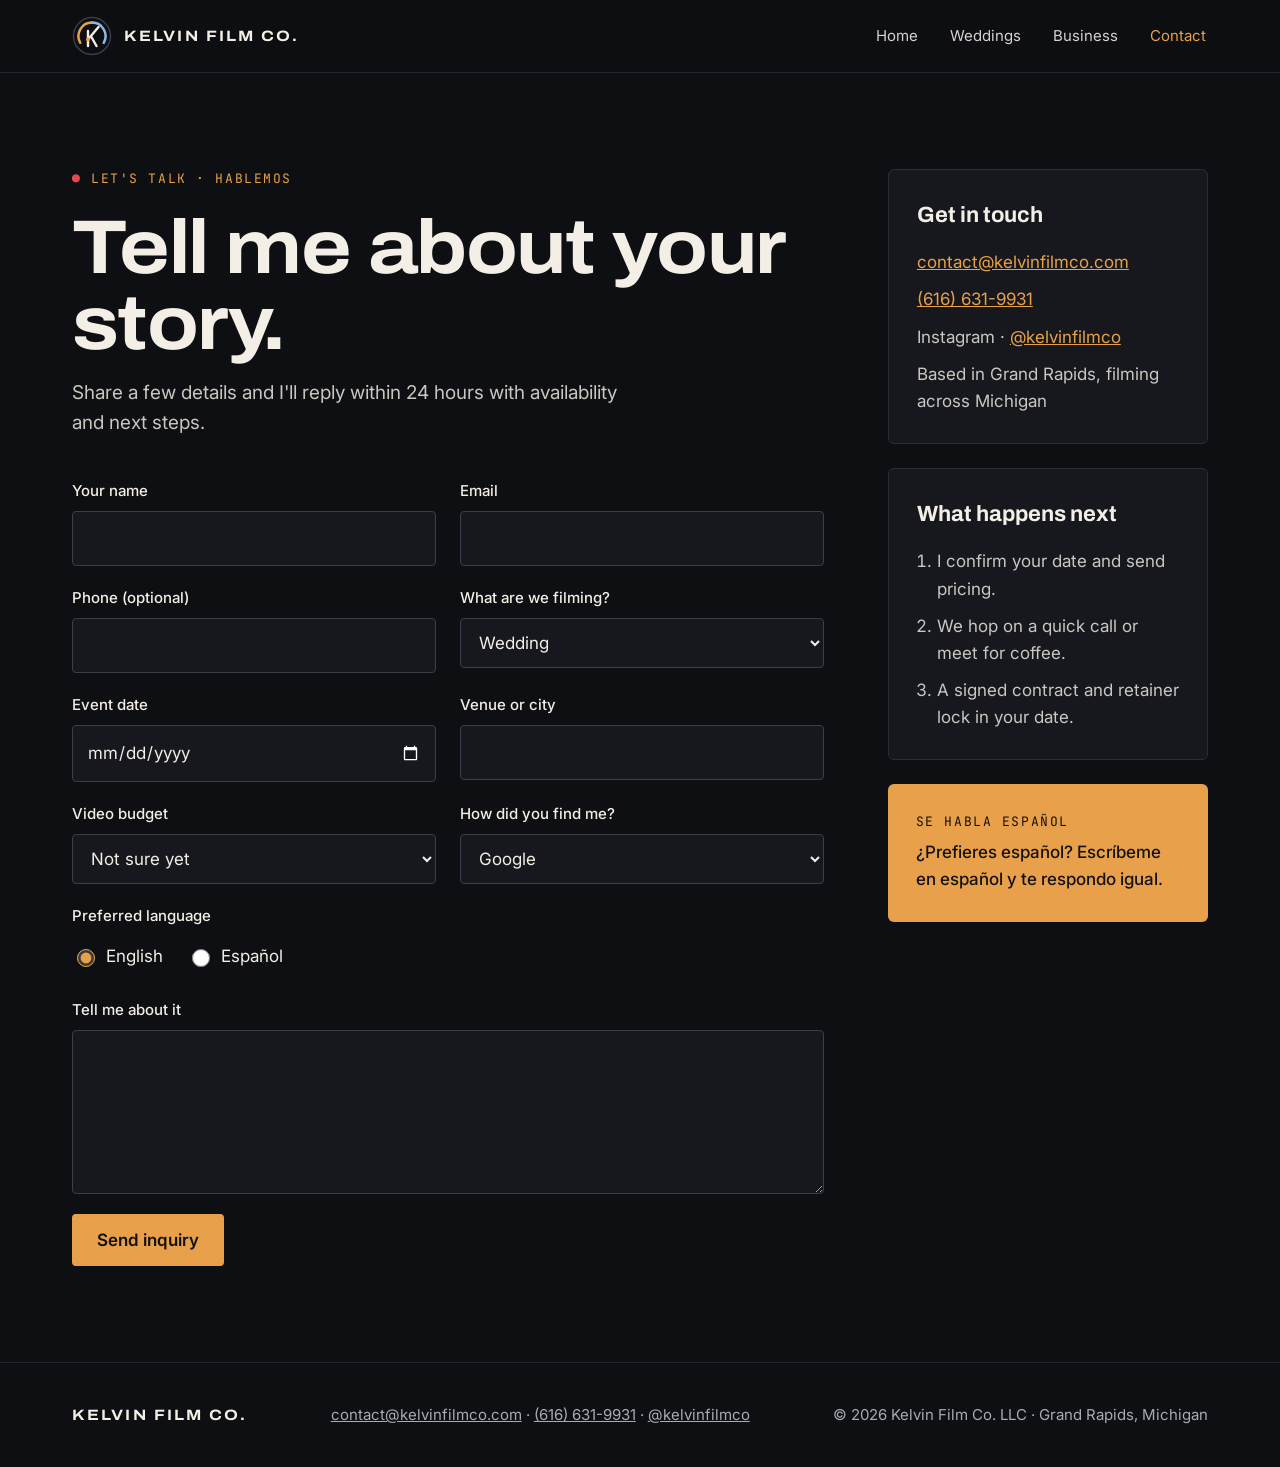
==== contact.html @ af96334d "Add files via upload" ====
<!doctype html>
<html lang="en">
<head>
<meta charset="utf-8">
<meta name="viewport" content="width=device-width, initial-scale=1">
<title>Contact &amp; Check Your Date | Kelvin Film Co.</title>
<meta name="description" content="Check availability for your wedding, quinceañera, event or business video in Grand Rapids and across Michigan. Se habla español.">
<link rel="canonical" href="https://kelvinfilmco.com/contact.html">
<meta name="theme-color" content="#0E0F12">
<link rel="icon" href="favicon.svg" type="image/svg+xml">
<link rel="preconnect" href="https://fonts.googleapis.com">
<link rel="preconnect" href="https://fonts.gstatic.com" crossorigin>
<link href="https://fonts.googleapis.com/css2?family=Archivo:wdth,wght@62..125,400..800&family=Inter:wght@400;500;600&family=JetBrains+Mono:wght@400;500&display=swap" rel="stylesheet">
<link rel="stylesheet" href="styles.css">
</head>
<body>
<a class="skip" href="#main">Skip to content</a>

<header class="site-header">
<nav class="wrap nav" aria-label="Main">
<a href="/" class="brand" aria-label="Kelvin Film Co. home">
<svg width="40" height="40" viewBox="0 0 40 40" fill="none" aria-hidden="true"><circle cx="20" cy="20" r="18.5" stroke="#3A3E48" stroke-width="1.5"/><path d="M8.3 26.8 A13.5 13.5 0 0 1 20 6.5" stroke="#E8A04B" stroke-width="2.5" stroke-linecap="round"/><path d="M20 6.5 A13.5 13.5 0 0 1 31.7 26.8" stroke="#8CB8E8" stroke-width="2.5" stroke-linecap="round"/><path d="M16 15 V30" stroke="#F3EEE6" stroke-width="2.4" stroke-linecap="round"/><path d="M16 23.5 L26.5 11" stroke="#F3EEE6" stroke-width="2.4" stroke-linecap="round"/><path d="M19.4 21 L24.5 30" stroke="#F3EEE6" stroke-width="2.4" stroke-linecap="round"/><circle cx="16" cy="23.5" r="2" fill="#E8A04B"/></svg>
<span class="wordmark">KELVIN FILM CO.</span>
</a>
<ul class="nav-links">
<li><a href="/">Home</a></li>
<li><a href="weddings.html">Weddings</a></li>
<li><a href="business.html">Business</a></li>
<li><a href="contact.html" aria-current="page">Contact</a></li>
</ul>
</nav>
</header>

<main id="main" class="wrap section">
<div class="contact-layout">

<div class="main">
<p class="eyebrow amber"><span class="rec">●</span> Let's talk · <span lang="es">Hablemos</span></p>
<h1 class="h1 md" style="margin-bottom:16px">Tell me about your story.</h1>
<p class="lead" style="margin:0 0 40px">Share a few details and I'll reply within 24 hours with availability and next steps.</p>

<!-- Netlify Forms handles submissions automatically. View them in Netlify > Forms. -->
<form class="form" name="inquiry" method="POST" action="/thanks.html" data-netlify="true" netlify-honeypot="company-website">
<input type="hidden" name="form-name" value="inquiry">
<p class="hidden"><label>Leave this empty: <input name="company-website" tabindex="-1" autocomplete="off"></label></p>
<div class="field"><label for="name">Your name</label><input id="name" name="name" type="text" autocomplete="name" required></div>
<div class="field"><label for="email">Email</label><input id="email" name="email" type="email" autocomplete="email" required></div>
<div class="field"><label for="phone">Phone (optional)</label><input id="phone" name="phone" type="tel" autocomplete="tel"></div>
<div class="field"><label for="type">What are we filming?</label>
<select id="type" name="type"><option>Wedding</option><option>Quinceañera</option><option>Event or celebration</option><option>Business or brand video</option><option>Something else</option></select></div>
<div class="field"><label for="date">Event date</label><input id="date" name="date" type="date"></div>
<div class="field"><label for="venue">Venue or city</label><input id="venue" name="venue" type="text"></div>
<div class="field"><label for="budget">Video budget</label>
<select id="budget" name="budget"><option>Under $2,000</option><option>$2,000 – $3,000</option><option>$3,000 – $4,000</option><option>$4,000+</option><option selected>Not sure yet</option></select></div>
<div class="field"><label for="heard">How did you find me?</label>
<select id="heard" name="heard"><option>Google</option><option>Instagram or TikTok</option><option>The Knot or WeddingWire</option><option>Venue or vendor referral</option><option>Friend or family</option><option>Other</option></select></div>
<fieldset class="full">
<legend>Preferred language</legend>
<label class="radio"><input type="radio" name="language" value="English" checked> English</label>
<label class="radio"><input type="radio" name="language" value="Español"> <span lang="es">Español</span></label>
</fieldset>
<div class="field full"><label for="msg">Tell me about it</label><textarea id="msg" name="message" rows="5"></textarea></div>
<div class="full"><button type="submit" class="btn btn-amber">Send inquiry</button></div>
</form>
</div>

<aside>
<div class="info">
<h2>Get in touch</h2>
<ul>
<li><a href="mailto:contact@kelvinfilmco.com">contact@kelvinfilmco.com</a></li>
<li><a href="tel:+16166319931">(616) 631-9931</a></li>
<li>Instagram · <a href="https://instagram.com/kelvinfilmco">@kelvinfilmco</a></li>
<li>Based in Grand Rapids, filming across Michigan</li>
</ul>
</div>
<div class="info">
<h2>What happens next</h2>
<ol>
<li>I confirm your date and send pricing.</li>
<li>We hop on a quick call or meet for coffee.</li>
<li>A signed contract and retainer lock in your date.</li>
</ol>
</div>
<div class="info amber" lang="es">
<p class="eyebrow" style="color:var(--ink);margin-bottom:6px">Se habla español</p>
<p style="font-weight:500">¿Prefieres español? Escríbeme en español y te respondo igual.</p>
</div>
</aside>

</div>
</main>

<footer class="site-footer">
<div class="wrap footer">
<span class="wordmark">KELVIN FILM CO.</span>
<span><a href="mailto:contact@kelvinfilmco.com">contact@kelvinfilmco.com</a> · <a href="tel:+16166319931">(616) 631-9931</a> · <a href="https://instagram.com/kelvinfilmco">@kelvinfilmco</a></span>
<span>© 2026 Kelvin Film Co. LLC · Grand Rapids, Michigan</span>
</div>
</footer>
</body>
</html>
---- styles.css ----
/* Kelvin Film Co. — site styles */
:root{
  --bg:#0E0F12; --surface:#16181D; --surface-2:#13151A; --surface-blue:#151A22;
  --line:#2A2D35; --line-soft:#22252C; --line-blue:#263040; --line-strong:#3A3E48;
  --text:#F3EEE6; --body:#C9C7C1; --muted:#A9ABB2;
  --amber:#E8A04B; --amber-hi:#F4BE7A; --amber-deep:#C9822E; --cream:#F6D9A8;
  --blue:#8CB8E8; --blue-hi:#B5D2F1; --rec:#E5484D; --ink:#141210; --ink-blue:#0E1420;
  --display:'Archivo',system-ui,sans-serif; --sans:'Inter',system-ui,sans-serif; --mono:'JetBrains Mono',ui-monospace,monospace;
}
*,*::before,*::after{box-sizing:border-box}
html{scroll-behavior:smooth}
body{margin:0;background:var(--bg);color:var(--text);font-family:var(--sans);font-size:17px;line-height:1.6;-webkit-font-smoothing:antialiased}
img,svg,iframe,video{display:block;max-width:100%}
a{color:var(--amber)} a:hover{color:var(--amber-hi)}
.biz a:not(.btn){color:var(--blue)} .biz a:not(.btn):hover{color:var(--blue-hi)}
.biz a.brand,.biz a.brand:hover{color:var(--text)}
h1,h2,h3{font-family:var(--display);margin:0;font-weight:700}
p{margin:0}
.skip{position:absolute;left:-9999px;top:0;background:var(--amber);color:var(--ink);padding:10px 16px;z-index:10}
.skip:focus{left:16px;top:16px}
:focus-visible{outline:2px solid var(--amber);outline-offset:3px}

.wrap{max-width:1200px;margin:0 auto;padding:0 32px}
@media (max-width:600px){.wrap{padding:0 16px}}

/* Header */
.site-header{border-bottom:1px solid var(--line-soft);position:sticky;top:0;background:rgba(14,15,18,.92);backdrop-filter:blur(8px);z-index:5}
.nav{display:flex;flex-wrap:wrap;align-items:center;justify-content:space-between;gap:12px 32px;padding-top:14px;padding-bottom:14px}
.brand{display:flex;align-items:center;gap:12px;text-decoration:none;color:var(--text)}
.brand:hover{color:var(--text)}
.wordmark{font-family:var(--display);font-stretch:115%;font-weight:700;letter-spacing:.14em;font-size:15px}
.nav-links{display:flex;flex-wrap:wrap;align-items:center;gap:4px 28px;font-size:15px;list-style:none;margin:0;padding:0}
.nav-links a:not(.btn){color:#D6D3CC;text-decoration:none;padding:10px 2px;display:inline-block}
.nav-links a:not(.btn):hover,.nav-links a[aria-current="page"]{color:var(--amber)}
.biz .nav-links a:not(.btn):hover,.biz .nav-links a[aria-current="page"]{color:var(--blue)}
@media (max-width:700px){.nav-links{gap:0 18px}.nav-links .btn{display:none}}

/* Buttons */
.btn{display:inline-block;text-decoration:none;font-weight:600;padding:15px 24px;border-radius:4px;border:1px solid transparent;font-size:17px;line-height:1.2;cursor:pointer;font-family:var(--sans)}
.btn-sm{padding:11px 18px;font-size:15px}
.btn-amber{background:var(--amber);color:var(--ink)} .btn-amber:hover{background:var(--amber-hi);color:var(--ink)}
.btn-blue{background:var(--blue);color:var(--ink-blue)} .btn-blue:hover{background:var(--blue-hi);color:var(--ink-blue)}
.btn-outline-amber{border-color:var(--amber);color:var(--amber)} .btn-outline-amber:hover{background:rgba(232,160,75,.1)}
.btn-outline-blue{border-color:var(--blue);color:var(--blue)} .btn-outline-blue:hover{background:rgba(140,184,232,.1);color:var(--blue)}
.btn-outline{border-color:var(--line-strong);color:var(--text)} .btn-outline:hover{border-color:var(--text);color:var(--text)}
.btn-dark{background:var(--ink);color:var(--text)} .btn-dark:hover{background:#000;color:var(--text)}
.btn-row{display:flex;flex-wrap:wrap;gap:14px;margin-top:36px}

/* Type */
.eyebrow{font-family:var(--mono);font-size:13px;letter-spacing:.12em;text-transform:uppercase;color:var(--muted);margin-bottom:20px}
.eyebrow.amber{color:var(--amber)} .eyebrow.blue{color:var(--blue)}
.rec{color:var(--rec)}
.h1{font-stretch:112%;font-size:clamp(42px,7vw,88px);line-height:1;letter-spacing:-.02em}
.h1.md{font-size:clamp(40px,6vw,76px)}
.h2{font-stretch:110%;font-size:clamp(30px,4vw,40px);line-height:1.12;letter-spacing:-.01em}
.h2.lg{font-size:clamp(36px,5.5vw,64px);font-stretch:115%;line-height:1.05}
.es{font-family:var(--display);font-size:clamp(20px,2.5vw,24px);color:var(--amber);font-style:italic;margin-top:18px}
.lead{color:var(--body);font-size:19px;max-width:560px;margin-top:26px}
.muted{color:var(--muted)} .body{color:var(--body)}
.center{text-align:center} .center .lead{margin-left:auto;margin-right:auto}

/* Sections */
.section{padding-top:96px;padding-bottom:96px}
.section-sm{padding-top:56px;padding-bottom:56px}
@media (max-width:600px){.section{padding-top:64px;padding-bottom:64px}}
.band{background:var(--surface-2);border-top:1px solid var(--line-soft);border-bottom:1px solid var(--line-soft)}
.band-blue{background:var(--surface-blue);border-top:1px solid var(--line-blue);border-bottom:1px solid var(--line-blue)}
.band-amber{background:var(--amber);color:var(--ink)}
.band-amber .eyebrow{color:var(--ink)}
.band-amber a:not(.btn){color:var(--ink)}
.split{display:flex;flex-wrap:wrap;gap:56px;align-items:center}
.split > *{flex:1 1 440px;min-width:0}
.section-head{display:flex;flex-wrap:wrap;justify-content:space-between;align-items:end;gap:16px;margin-bottom:40px}
.section-head .h2{margin:0}
.mb{margin-bottom:40px}
.intro{margin:-28px 0 48px;color:var(--body);max-width:620px}

/* Grids & cards */
.grid{display:grid;gap:24px;grid-template-columns:repeat(auto-fit,minmax(300px,1fr))}
.grid-sm{display:grid;gap:16px;grid-template-columns:repeat(auto-fit,minmax(260px,1fr))}
@media (max-width:360px){.grid,.grid-sm{grid-template-columns:1fr}}
.card{background:var(--surface);border:1px solid var(--line);border-radius:6px;padding:32px;display:flex;flex-direction:column;gap:14px;color:var(--text);text-decoration:none}
a.card:hover{border-color:var(--line-strong);color:var(--text)}
.card h3{font-size:24px;line-height:1.2}
.card p{color:var(--body)}
.card .more{font-weight:600;margin-top:auto}
.card-blue{background:var(--surface-blue);border-color:var(--line-blue)}
.k-warm{color:var(--amber)} .k-neutral{color:var(--text)} .k-cool{color:var(--blue)} .k-cream{color:var(--cream)}
.tagline{font-family:var(--mono);font-size:13px}

/* Video / image frames — replace inner content with an <iframe> or <img> */
.frame{position:relative;aspect-ratio:16/9;background:#17191E;border:1px solid var(--line);border-radius:6px;overflow:hidden;display:flex;flex-direction:column;align-items:center;justify-content:center;gap:14px;font-family:var(--mono);font-size:13px;color:var(--muted);text-align:center;padding:16px}
.frame.wide{aspect-ratio:21/9}
.frame.portrait{aspect-ratio:4/5}
.frame.about-photo{aspect-ratio:3/2;padding:0}
.frame.about-photo img{object-position:62% 40%}
.frame.photo{aspect-ratio:4/3}
.frame.blue{background:var(--surface-blue);border-color:var(--line-blue)}
.frame.on-amber{background:var(--amber-deep);border:0;color:var(--ink)}
.frame .tc{position:absolute;top:14px;left:16px;font-size:12px}
.frame .tk{position:absolute;top:14px;right:16px;font-size:12px}
.frame iframe,.frame video,.frame img{position:absolute;inset:0;width:100%;height:100%;border:0;object-fit:cover}
@media (max-width:600px){.frame.wide{aspect-ratio:16/9}}

/* Kelvin scale */
.scale-bar{height:6px;border-radius:3px;background:linear-gradient(90deg,var(--amber) 0%,var(--cream) 35%,var(--text) 55%,var(--blue) 100%)}
.scale-labels{display:flex;justify-content:space-between;flex-wrap:wrap;gap:6px 16px;margin-top:12px;font-family:var(--mono);font-size:12px;color:var(--muted)}

/* Films */
.film{display:flex;flex-direction:column;gap:10px}
.film h3{font-size:20px}
.film p{font-size:15px;color:var(--muted)}

/* Steps */
.steps{list-style:none;margin:0;padding:0;display:grid;gap:32px;grid-template-columns:repeat(auto-fit,minmax(220px,1fr))}
.steps li{border-top:2px solid var(--amber);padding-top:20px}
.steps li:nth-child(2){border-color:var(--cream)} .steps li:nth-child(3){border-color:var(--text)} .steps li:nth-child(4){border-color:var(--blue)}
.steps .num{font-family:var(--mono);font-size:13px;color:var(--muted)}
.steps h3{font-size:22px;margin:8px 0}
.steps p{color:var(--body)}

/* Chips, quotes */
.chips{list-style:none;margin:0;padding:0;display:flex;flex-wrap:wrap;gap:10px}
.chips li{border:1px solid var(--line);border-radius:999px;padding:8px 16px;font-size:15px}
.quote{margin:0;border:1px dashed var(--line-strong);border-radius:6px;padding:32px}
.quote blockquote{margin:0;font-size:20px;color:var(--body);font-style:italic}
.quote figcaption{margin-top:16px;font-family:var(--mono);font-size:13px;color:var(--muted)}

/* Pricing */
.price-card{gap:20px;padding:36px 32px}
.price-card.featured{border:2px solid var(--amber);background:#1D1A16}
.price-card.featured-blue{border:2px solid var(--blue)}
.price-card h3{font-size:28px}
.price-from{font-size:15px;color:var(--muted)}
.price-from strong{display:block;font-family:var(--display);font-size:32px;color:var(--text);line-height:1.2}
.price-card ul{margin:0;padding-left:20px;color:var(--body);display:flex;flex-direction:column;gap:8px}
.price-card .btn{margin-top:auto;text-align:center}
.addons{list-style:none;margin:0;padding:0}
.addons li{border:1px solid var(--line);border-radius:6px;padding:20px 24px;display:flex;justify-content:space-between;gap:12px}
.addons li span:last-child{color:var(--muted)}

/* Why list */
.why{display:flex;flex-direction:column;gap:28px}
.why h3{font-family:var(--sans);font-size:19px;font-weight:600;margin-bottom:6px}
.why p{color:var(--body)}

/* Logos */
.logos{display:flex;flex-wrap:wrap;gap:16px 48px;align-items:center;justify-content:center;padding:32px 0;font-family:var(--mono);font-size:13px;color:var(--muted)}

/* FAQ */
.faq{max-width:860px;margin:0 auto;border-top:1px solid var(--line)}
.faq details{border-bottom:1px solid var(--line);padding:22px 0}
.faq summary{cursor:pointer;font-weight:600;font-size:19px;list-style:none;display:flex;justify-content:space-between;gap:16px}
.faq summary::-webkit-details-marker{display:none}
.faq summary::after{content:"+";font-family:var(--mono);color:var(--amber)}
.faq details[open] summary::after{content:"–"}
.faq p{margin-top:14px;color:var(--body)}

/* Forms */
.contact-layout{display:flex;flex-wrap:wrap;gap:64px;align-items:flex-start}
.contact-layout > .main{flex:999 1 560px;min-width:0}
.contact-layout > aside{flex:1 1 320px;min-width:0;display:flex;flex-direction:column;gap:24px}
.form{display:grid;gap:20px 24px;grid-template-columns:repeat(auto-fit,minmax(240px,1fr))}
.field{display:flex;flex-direction:column;gap:8px}
.field.full,.form .full{grid-column:1/-1}
.field label,.form legend{font-size:15px;font-weight:500}
.form input[type=text],.form input[type=email],.form input[type=tel],.form input[type=date],.form select,.form textarea{background:var(--surface);border:1px solid var(--line-strong);border-radius:4px;color:var(--text);padding:13px 14px;font:inherit;width:100%;color-scheme:dark}
.form textarea{resize:vertical;min-height:140px}
.form input:focus,.form select:focus,.form textarea:focus{outline:2px solid var(--amber);outline-offset:1px;border-color:transparent}
.form fieldset{border:0;margin:0;padding:0;display:flex;flex-wrap:wrap;gap:4px 24px;align-items:center}
.form legend{padding:0;margin-bottom:6px;width:100%}
.radio{display:flex;align-items:center;gap:8px;min-height:44px}
.radio input{accent-color:var(--amber);width:18px;height:18px}
.hidden{position:absolute;left:-9999px}
.info{background:var(--surface);border:1px solid var(--line);border-radius:6px;padding:28px}
.info h2{font-size:22px;margin-bottom:16px}
.info ul,.info ol{margin:0;color:var(--body);display:flex;flex-direction:column;gap:10px}
.info ul{list-style:none;padding:0} .info ol{padding-left:20px}
.info.amber{background:var(--amber);border:0;color:var(--ink)}

/* Footer */
.site-footer{border-top:1px solid var(--line-soft)}
.footer{display:flex;flex-wrap:wrap;gap:16px 40px;justify-content:space-between;align-items:center;padding-top:40px;padding-bottom:40px;font-size:15px;color:var(--muted)}
.footer .wordmark{color:var(--text)}
.footer a{color:var(--muted)} .footer a:hover{color:var(--text)}
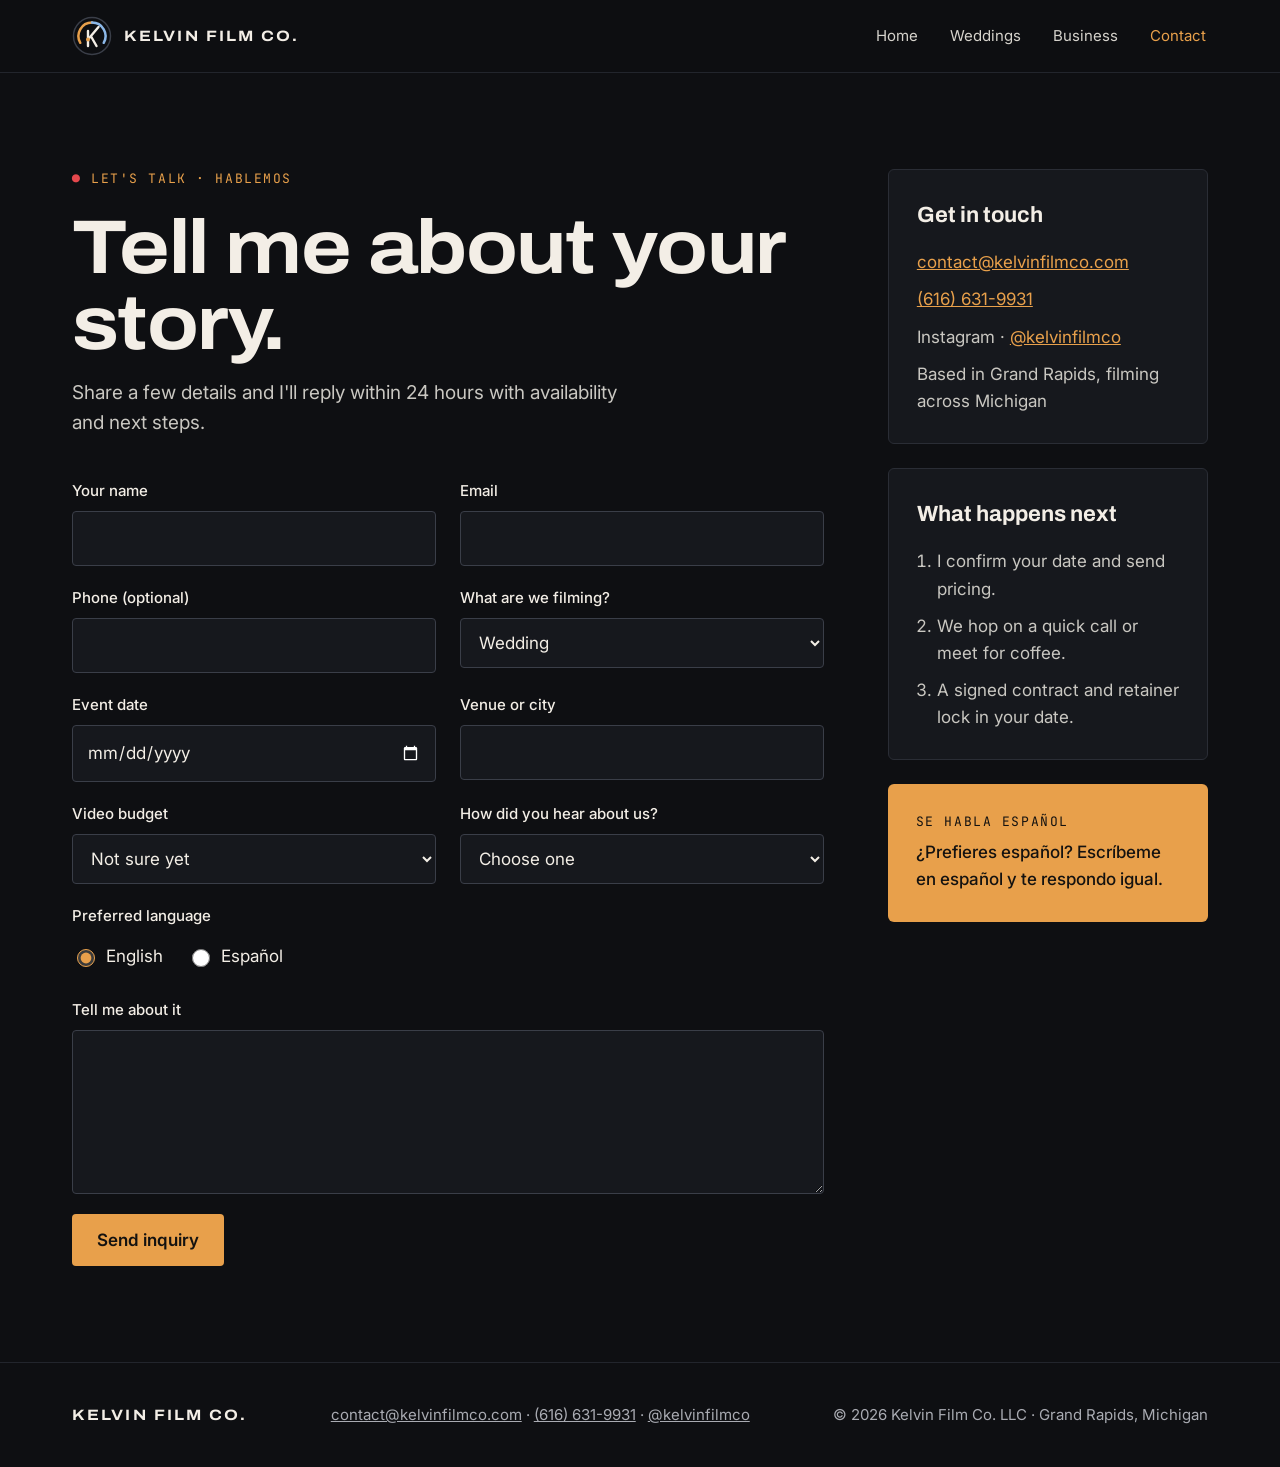
==== commit 94f63fc5: "Contact form: required 'How did you hear about us?' dropdown" ====
--- a/contact.html
+++ b/contact.html
@@ -5,7 +5,7 @@
 <meta name="viewport" content="width=device-width, initial-scale=1">
 <title>Contact &amp; Check Your Date | Kelvin Film Co.</title>
 <meta name="description" content="Check availability for your wedding, quinceañera, event or business video in Grand Rapids and across Michigan. Se habla español.">
-<link rel="canonical" href="https://kelvinfilmco.com/contact.html">
+<link rel="canonical" href="https://kelvinfilmco.com/contact">
 <meta name="theme-color" content="#0E0F12">
 <link rel="icon" href="favicon.svg" type="image/svg+xml">
 <link rel="preconnect" href="https://fonts.googleapis.com">
@@ -52,8 +52,8 @@
 <div class="field"><label for="venue">Venue or city</label><input id="venue" name="venue" type="text"></div>
 <div class="field"><label for="budget">Video budget</label>
 <select id="budget" name="budget"><option>Under $2,000</option><option>$2,000 – $3,000</option><option>$3,000 – $4,000</option><option>$4,000+</option><option selected>Not sure yet</option></select></div>
-<div class="field"><label for="heard">How did you find me?</label>
-<select id="heard" name="heard"><option>Google</option><option>Instagram or TikTok</option><option>The Knot or WeddingWire</option><option>Venue or vendor referral</option><option>Friend or family</option><option>Other</option></select></div>
+<div class="field"><label for="heard">How did you hear about us?</label>
+<select id="heard" name="heard" required><option value="" disabled selected>Choose one</option><option>Google</option><option>Instagram</option><option>Facebook</option><option>The Knot</option><option>WeddingWire</option><option>A friend or couple</option><option>A vendor (photographer, venue, planner)</option><option>Bridal show</option><option>Other</option></select></div>
 <fieldset class="full">
 <legend>Preferred language</legend>
 <label class="radio"><input type="radio" name="language" value="English" checked> English</label>
